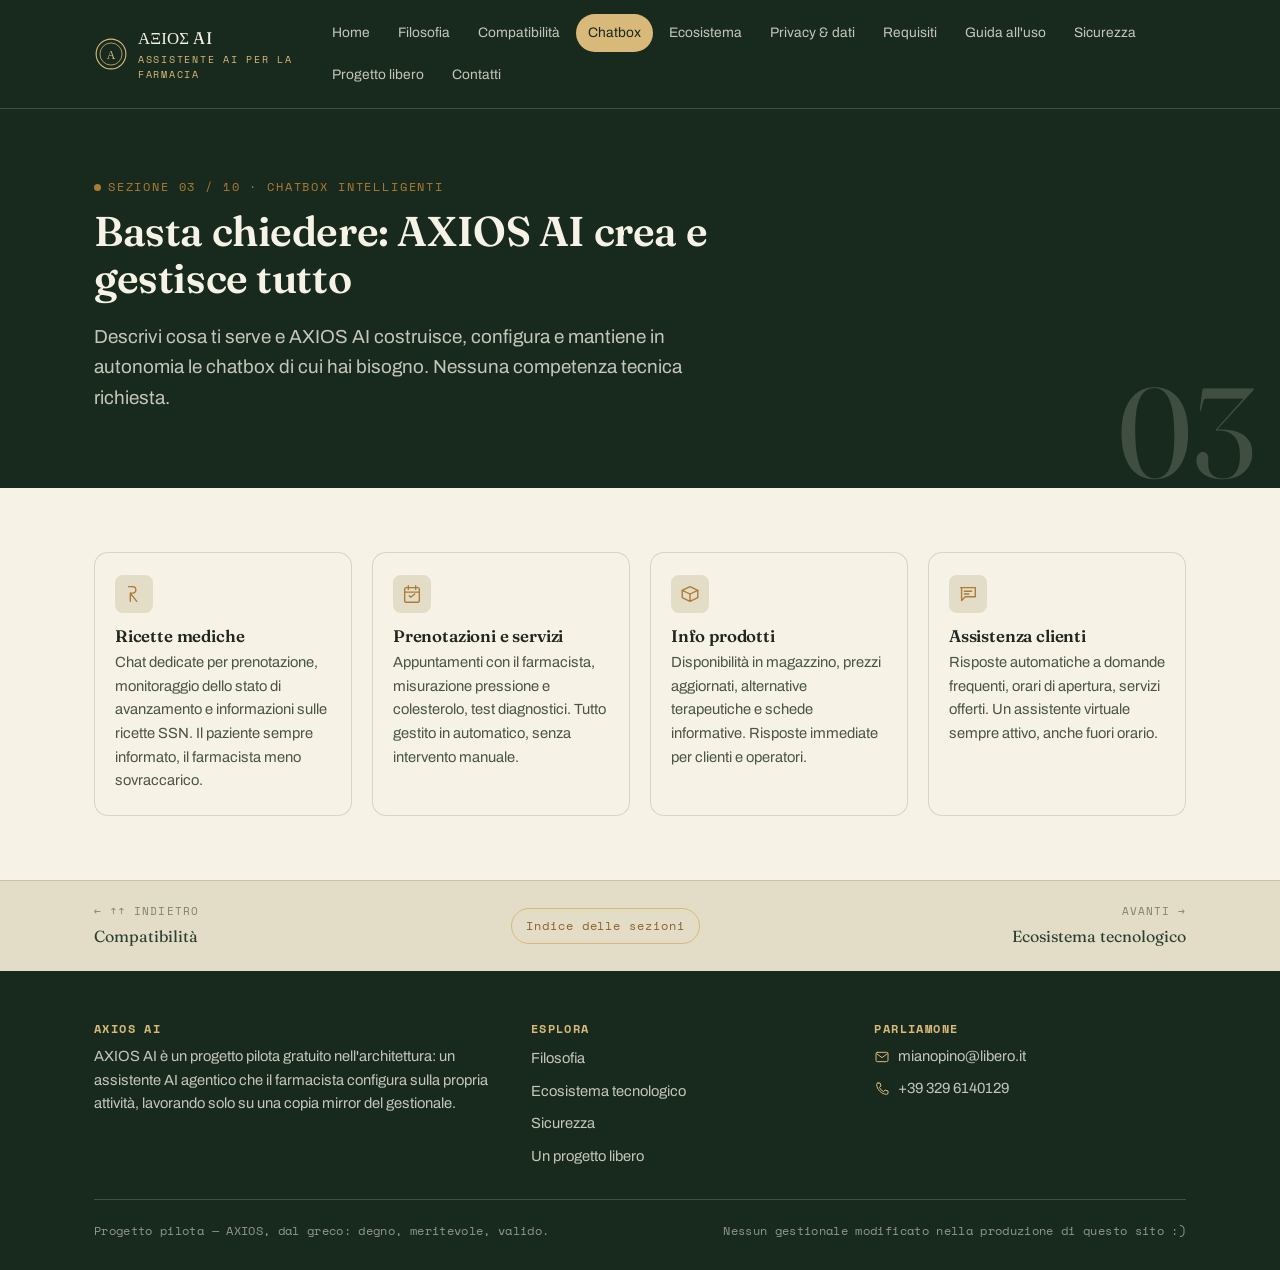
==== chatbox.html @ 62a38b1b "fix: favicon rinnovato + PNG/ICO per compatibilità Chrome" ====
<!doctype html>
<html lang="it">
<head>
<meta charset="utf-8">
<meta name="viewport" content="width=device-width, initial-scale=1">
<title>Chatbox intelligenti · AXIOS AI</title>
<meta name="description" content="Le chatbox che AXIOS AI costruisce e mantiene da solo: ricette, prenotazioni, prodotti, assistenza.">
<meta property="og:title" content="Chatbox intelligenti · AXIOS AI">
<meta property="og:description" content="Le chatbox che AXIOS AI costruisce e mantiene da solo: ricette, prenotazioni, prodotti, assistenza.">
<meta property="og:type" content="website">
<link rel="icon" type="image/svg+xml" href="assets/img/favicon.svg">
<link rel="icon" type="image/png" sizes="32x32" href="assets/img/favicon.png">
<link rel="shortcut icon" href="assets/img/favicon.ico" type="image/x-icon">
<link rel="preconnect" href="https://fonts.googleapis.com">
<link rel="preconnect" href="https://fonts.gstatic.com" crossorigin>
<link href="https://fonts.googleapis.com/css2?family=Fraunces:ital,opsz,wght@0,9..144,400;0,9..144,600;1,9..144,500&amp;family=Archivo:wght@400;500;600;700&amp;family=Space+Mono:wght@400;700&amp;display=swap" rel="stylesheet">
<link rel="stylesheet" href="assets/css/style.css">
</head>
<body>
  <header class="site-header">
    <div class="site-header__bar">
      <a class="brand" href="index.html">
        <svg class="brand__mark" viewBox="0 0 40 40" fill="none" stroke="currentColor" aria-hidden="true"><circle cx="20" cy="20" r="17.5" stroke-width="1.3"/><circle cx="20" cy="20" r="13" stroke-width="0.9"/><text x="20" y="25.5" text-anchor="middle" font-family="Georgia, serif" font-size="14" fill="currentColor" stroke="none">A</text></svg>
        <span class="brand__word">ΑΞΙΟΣ AI<small>Assistente AI per la Farmacia</small></span>
      </a>
      <button class="nav-toggle" aria-label="Apri il menu" aria-expanded="false">
        <svg viewBox="0 0 24 24" fill="none" stroke="currentColor" stroke-width="1.6" stroke-linecap="round"><path d="M4 7h16M4 12h16M4 17h16"/></svg>
      </button>
      <nav class="site-nav">
        <ul class="site-nav__list">
          <li><a href="index.html">Home</a></li>
          <li><a href="filosofia.html">Filosofia</a></li>
          <li><a href="compatibilita.html">Compatibilità</a></li>
          <li><a href="chatbox.html" aria-current="page">Chatbox</a></li>
          <li><a href="ecosistema.html">Ecosistema</a></li>
          <li><a href="privacy.html">Privacy & dati</a></li>
          <li><a href="requisiti.html">Requisiti</a></li>
          <li><a href="guida-uso.html">Guida all'uso</a></li>
          <li><a href="sicurezza.html">Sicurezza</a></li>
          <li><a href="progetto-libero.html">Progetto libero</a></li>
          <li><a href="contatti.html">Contatti</a></li>
        </ul>
      </nav>
    </div>
  </header>
  <section class="page-hero">
    <div class="container">
      <span class="page-hero__index">03</span>
      <p class="eyebrow on-dark">Sezione 03 / 10 · Chatbox intelligenti</p>
      <h1>Basta chiedere: AXIOS AI crea e gestisce tutto</h1>
      <p class="lead">Descrivi cosa ti serve e AXIOS AI costruisce, configura e mantiene in autonomia le chatbox di cui hai bisogno. Nessuna competenza tecnica richiesta.</p>
    </div>
  </section>
  <section class="section section--paper">
    <div class="container">
      <div class="feature-grid">
      <div class="feature reveal">
        <div class="feature__icon"><svg class="icon" viewBox="0 0 24 24" fill="none" stroke="currentColor" stroke-width="1.5" stroke-linecap="round" stroke-linejoin="round" aria-hidden="true"><path d="M6 4h4.5a3.5 3.5 0 0 1 0 7H8m0 0 7 9M8 11v9"/></svg></div>
        <h3>Ricette mediche</h3>
        <p>Chat dedicate per prenotazione, monitoraggio dello stato di avanzamento e informazioni sulle ricette SSN. Il paziente sempre informato, il farmacista meno sovraccarico.</p>
      </div>
      <div class="feature reveal">
        <div class="feature__icon"><svg class="icon" viewBox="0 0 24 24" fill="none" stroke="currentColor" stroke-width="1.5" stroke-linecap="round" stroke-linejoin="round" aria-hidden="true"><rect x="4" y="5" width="16" height="16" rx="2"/><path d="M4 10h16M8 3v4M16 3v4"/><path d="M9 14l1.6 1.6L15 12"/></svg></div>
        <h3>Prenotazioni e servizi</h3>
        <p>Appuntamenti con il farmacista, misurazione pressione e colesterolo, test diagnostici. Tutto gestito in automatico, senza intervento manuale.</p>
      </div>
      <div class="feature reveal">
        <div class="feature__icon"><svg class="icon" viewBox="0 0 24 24" fill="none" stroke="currentColor" stroke-width="1.5" stroke-linecap="round" stroke-linejoin="round" aria-hidden="true"><path d="M3.5 8 12 4l8.5 4-8.5 4-8.5-4Z"/><path d="M3.5 8v8L12 20l8.5-4V8M12 12v8"/></svg></div>
        <h3>Info prodotti</h3>
        <p>Disponibilità in magazzino, prezzi aggiornati, alternative terapeutiche e schede informative. Risposte immediate per clienti e operatori.</p>
      </div>
      <div class="feature reveal">
        <div class="feature__icon"><svg class="icon" viewBox="0 0 24 24" fill="none" stroke="currentColor" stroke-width="1.5" stroke-linecap="round" stroke-linejoin="round" aria-hidden="true"><path d="M4 5h16v10H9l-4 4V5Z"/><path d="M8 9h8M8 12h5"/></svg></div>
        <h3>Assistenza clienti</h3>
        <p>Risposte automatiche a domande frequenti, orari di apertura, servizi offerti. Un assistente virtuale sempre attivo, anche fuori orario.</p>
      </div>
      </div>
    </div>
  </section>
  <nav class="pager" aria-label="Naviga tra le sezioni">
    <div class="pager__inner">
      <a class="pager__link is-prev" href="compatibilita.html">
        <span class="pager__dir">&larr; &uarr;&uarr; Indietro</span>
        <span class="pager__title">Compatibilità</span>
      </a>
      <a class="pager__home" href="index.html#menu">Indice delle sezioni</a>
      <a class="pager__link is-next" href="ecosistema.html">
        <span class="pager__dir">Avanti &rarr;</span>
        <span class="pager__title">Ecosistema tecnologico</span>
      </a>
    </div>
  </nav>
  <footer class="site-footer">
    <div class="container">
      <div class="footer-grid">
        <div>
          <h4>AXIOS AI</h4>
          <p>AXIOS AI è un progetto pilota gratuito nell'architettura: un assistente AI agentico che il farmacista configura sulla propria attività, lavorando solo su una copia mirror del gestionale.</p>
        </div>
        <div>
          <h4>Esplora</h4>
          <ul class="footer-links">
            <li><a href="filosofia.html">Filosofia</a></li>
            <li><a href="ecosistema.html">Ecosistema tecnologico</a></li>
            <li><a href="sicurezza.html">Sicurezza</a></li>
            <li><a href="progetto-libero.html">Un progetto libero</a></li>
          </ul>
        </div>
        <div>
          <h4>Parliamone</h4>
          <div class="footer-contact">
            <a href="mailto:mianopino@libero.it"><svg class="icon" viewBox="0 0 24 24" fill="none" stroke="currentColor" stroke-width="1.5" stroke-linecap="round" stroke-linejoin="round" aria-hidden="true"><rect x="3" y="5" width="18" height="14" rx="2"/><path d="m4 7 8 6 8-6"/></svg> mianopino@libero.it</a>
            <a href="https://wa.me/393296140129"><svg class="icon" viewBox="0 0 24 24" fill="none" stroke="currentColor" stroke-width="1.5" stroke-linecap="round" stroke-linejoin="round" aria-hidden="true"><path d="M6 3h3l1.5 4.5L8 9.5a12 12 0 0 0 6.5 6.5l2-2.5L21 15v3a2 2 0 0 1-2 2C11.5 20 4 12.5 4 5a2 2 0 0 1 2-2Z"/></svg> +39 329 6140129</a>
          </div>
        </div>
      </div>
      <div class="footer-bottom">
        <span>Progetto pilota — AXIOS, dal greco: degno, meritevole, valido.</span>
        <span>Nessun gestionale modificato nella produzione di questo sito :)</span>
      </div>
    </div>
  </footer>
  <script src="assets/js/main.js"></script>
</body>
</html>
---- assets/css/style.css ----
/* ====================================================================
   AXIOS AI — design system
   Palette "farmacia d'autore": carta calda + verde boscoso da vetro
   da farmacia antica + ottone/ambra come accento. Serif di carattere
   per i titoli (eredità), sans utilitaria per il corpo (tecnologia),
   monospace per le etichette (l'agent / il lato "macchina").
   ==================================================================== */

:root {
  --color-bg: #eee8da;
  --color-bg-soft: #e3dcc6;
  --color-paper: #f6f2e6;
  --color-ink: #20271f;
  --color-ink-soft: #4a5641;
  --color-ink-faint: #7c8571;
  --color-brand: #28402f;
  --color-brand-deep: #182a1d;
  --color-brand-mid: #3f614a;
  --color-accent: #ad7c34;
  --color-accent-deep: #8a6228;
  --color-accent-soft: #d9b97a;
  --color-line: rgba(32, 39, 31, 0.14);
  --color-line-deep: rgba(246, 242, 230, 0.18);

  --font-display: "Fraunces", Georgia, serif;
  --font-body: "Archivo", "Helvetica Neue", Arial, sans-serif;
  --font-mono: "Space Mono", "Courier New", monospace;

  --container: 1140px;
  --radius-s: 8px;
  --radius-m: 14px;
  --radius-l: 26px;
  --shadow-card: 0 18px 40px -22px rgba(24, 32, 22, 0.35);
}

* { box-sizing: border-box; }

html { scroll-behavior: smooth; }

body {
  margin: 0;
  background: var(--color-bg);
  color: var(--color-ink);
  font-family: var(--font-body);
  font-size: 16px;
  line-height: 1.6;
  -webkit-font-smoothing: antialiased;
}

img, svg { display: block; max-width: 100%; }

a { color: inherit; text-decoration: none; }

h1, h2, h3, h4 {
  font-family: var(--font-display);
  font-weight: 600;
  line-height: 1.12;
  margin: 0 0 0.5em;
  letter-spacing: -0.01em;
}

p { margin: 0 0 1em; color: var(--color-ink-soft); }

.container {
  width: 100%;
  max-width: var(--container);
  margin: 0 auto;
  padding: 0 24px;
}

.eyebrow {
  display: inline-flex;
  align-items: center;
  gap: 0.6em;
  font-family: var(--font-mono);
  font-size: 0.72rem;
  letter-spacing: 0.16em;
  text-transform: uppercase;
  color: var(--color-accent);
}
.eyebrow::before {
  content: "";
  width: 7px;
  height: 7px;
  border-radius: 50%;
  background: var(--color-accent);
  flex: none;
}
.on-dark .eyebrow,
.on-dark .eyebrow::before { color: var(--color-accent-soft); background: var(--color-accent-soft); }

.lead {
  font-size: 1.18rem;
  color: var(--color-ink-soft);
  max-width: 640px;
}

.btn {
  display: inline-flex;
  align-items: center;
  gap: 0.6em;
  font-family: var(--font-body);
  font-weight: 600;
  font-size: 0.95rem;
  padding: 0.85em 1.5em;
  border-radius: 999px;
  border: 1.5px solid transparent;
  cursor: pointer;
  transition: transform 0.18s ease, box-shadow 0.18s ease, background 0.18s ease, color 0.18s ease, border-color .18s ease;
}
.btn-accent { background: var(--color-accent); color: var(--color-paper); }
.btn-accent:hover { background: var(--color-accent-deep); transform: translateY(-1px); }
.btn-outline { border-color: var(--color-line-deep); color: var(--color-paper); }
.btn-outline:hover { border-color: var(--color-accent-soft); color: var(--color-accent-soft); }
.btn-outline-dark { border-color: var(--color-line); color: var(--color-ink); }
.btn-outline-dark:hover { border-color: var(--color-brand); color: var(--color-brand); }

/* ---------------------------------------------------------------- */
/* Header / navigazione                                             */
/* ---------------------------------------------------------------- */

.site-header {
  position: sticky;
  top: 0;
  z-index: 50;
  background: var(--color-brand-deep);
  border-bottom: 1px solid var(--color-line-deep);
}

.site-header__bar {
  display: flex;
  align-items: center;
  justify-content: space-between;
  padding: 14px 24px;
  max-width: var(--container);
  margin: 0 auto;
}

.brand {
  display: flex;
  align-items: center;
  gap: 10px;
  color: var(--color-paper);
}
.brand__mark { width: 34px; height: 34px; color: var(--color-accent-soft); flex: none; }
.brand__word {
  font-family: var(--font-display);
  font-size: 1.05rem;
  letter-spacing: 0.01em;
}
.brand__word small {
  display: block;
  font-family: var(--font-mono);
  font-size: 0.6rem;
  letter-spacing: 0.18em;
  color: var(--color-accent-soft);
  text-transform: uppercase;
}

.nav-toggle {
  display: none;
  background: none;
  border: 1px solid var(--color-line-deep);
  border-radius: var(--radius-s);
  color: var(--color-paper);
  width: 42px;
  height: 38px;
  align-items: center;
  justify-content: center;
  cursor: pointer;
}
.nav-toggle svg { width: 20px; height: 20px; }

.site-nav { display: flex; }
.site-nav__list {
  display: flex;
  flex-wrap: wrap;
  gap: 4px;
  list-style: none;
  margin: 0;
  padding: 0;
}
.site-nav__list a {
  display: block;
  padding: 8px 12px;
  border-radius: 999px;
  font-size: 0.86rem;
  color: rgba(246, 242, 230, 0.78);
  transition: background 0.15s ease, color 0.15s ease;
}
.site-nav__list a:hover { color: var(--color-paper); background: rgba(246, 242, 230, 0.08); }
.site-nav__list a[aria-current="page"] {
  color: var(--color-brand-deep);
  background: var(--color-accent-soft);
}

@media (max-width: 880px) {
  .nav-toggle { display: flex; }
  .site-nav {
    display: none;
    position: absolute;
    top: 100%;
    left: 0;
    right: 0;
    background: var(--color-brand-deep);
    border-bottom: 1px solid var(--color-line-deep);
    padding: 10px 18px 18px;
  }
  .site-nav.is-open { display: block; }
  .site-nav__list { flex-direction: column; gap: 2px; }
  .site-nav__list a { padding: 12px 14px; }
}

/* ---------------------------------------------------------------- */
/* Hero — home                                                      */
/* ---------------------------------------------------------------- */

.hero {
  position: relative;
  color: var(--color-paper);
  overflow: hidden;
  background-image:
    linear-gradient(180deg,
      rgba(13, 20, 15, 0.18) 0%,
      rgba(13, 20, 15, 0.32) 42%,
      rgba(13, 20, 15, 0.86) 76%,
      rgba(13, 20, 15, 0.97) 100%),
    url("../img/hero-cover.jpg");
  background-size: cover;
  background-position: center top;
  background-repeat: no-repeat;
  min-height: clamp(480px, 78vw, 680px);
  display: flex;
  align-items: flex-end;
  padding: 64px 0 56px;
}

.hero__seal {
  position: absolute;
  top: -120px;
  right: -160px;
  width: 620px;
  height: 620px;
  color: var(--color-paper);
  opacity: 0.06;
  pointer-events: none;
}
.hero__dot {
  position: absolute;
  border-radius: 50%;
  background: var(--color-accent-soft);
  opacity: 0.55;
}

.hero__inner {
  position: relative;
  max-width: 720px;
  width: 100%;
}

.hero h1 {
  font-size: clamp(2.1rem, 4.6vw, 3.1rem);
  margin: 0.4em 0 0.5em;
}
.hero h1 em {
  font-style: italic;
  color: var(--color-accent-soft);
}

.hero__cta { display: flex; gap: 14px; flex-wrap: wrap; margin-top: 1.6em; }

@media (max-width: 600px) {
  .hero { align-items: flex-end; padding-bottom: 40px; }
}

/* ---------------------------------------------------------------- */
/* Page hero — pagine interne                                       */
/* ---------------------------------------------------------------- */

.page-hero {
  background: var(--color-brand-deep);
  color: var(--color-paper);
  padding: 64px 0 56px;
  position: relative;
  overflow: hidden;
}
.page-hero__index {
  position: absolute;
  right: 24px;
  bottom: -8px;
  font-family: var(--font-display);
  font-size: clamp(4rem, 12vw, 8rem);
  color: var(--color-line-deep);
  line-height: 1;
  pointer-events: none;
}
.page-hero h1 { font-size: clamp(1.9rem, 4vw, 2.6rem); max-width: 720px; }
.page-hero .lead { color: rgba(246, 242, 230, 0.78); }

/* ---------------------------------------------------------------- */
/* Sezioni generiche                                                 */
/* ---------------------------------------------------------------- */

.section { padding: 64px 0; }
.section--soft { background: var(--color-bg-soft); }
.section--paper { background: var(--color-paper); }
.section-head { max-width: 680px; margin-bottom: 2.2em; }

.reveal { opacity: 0; transform: translateY(14px); transition: opacity .55s ease, transform .55s ease; }
.reveal.is-visible { opacity: 1; transform: none; }
@media (prefers-reduced-motion: reduce) {
  html { scroll-behavior: auto; }
  .reveal { opacity: 1; transform: none; transition: none; }
}

/* ---------------------------------------------------------------- */
/* Card del menu (home)                                              */
/* ---------------------------------------------------------------- */

.menu-grid {
  display: grid;
  grid-template-columns: repeat(auto-fit, minmax(250px, 1fr));
  gap: 18px;
}

.menu-card {
  background: var(--color-paper);
  border: 1px solid var(--color-line);
  border-radius: var(--radius-m);
  padding: 24px 22px 22px;
  display: flex;
  flex-direction: column;
  gap: 10px;
  transition: transform 0.2s ease, box-shadow 0.2s ease, border-color 0.2s ease;
}
.menu-card:hover {
  transform: translateY(-4px);
  box-shadow: var(--shadow-card);
  border-color: var(--color-accent-soft);
}
.menu-card__top { display: flex; align-items: center; justify-content: space-between; }
.menu-card__num { font-family: var(--font-mono); font-size: 0.75rem; color: var(--color-ink-faint); }
.menu-card__icon { width: 30px; height: 30px; color: var(--color-accent); }
.menu-card h3 { font-size: 1.2rem; margin: 0; }
.menu-card p { margin: 0; font-size: 0.92rem; }
.menu-card__go {
  margin-top: auto;
  font-family: var(--font-mono);
  font-size: 0.74rem;
  letter-spacing: 0.06em;
  color: var(--color-accent-deep);
  display: inline-flex;
  align-items: center;
  gap: 6px;
}
.menu-card__go svg { width: 14px; height: 14px; transition: transform .18s ease; }
.menu-card:hover .menu-card__go svg { transform: translateX(3px); }

/* ---------------------------------------------------------------- */
/* Feature blocks (icona + titolo + testo)                          */
/* ---------------------------------------------------------------- */

.feature-grid {
  display: grid;
  grid-template-columns: repeat(auto-fit, minmax(230px, 1fr));
  gap: 20px;
}
.feature {
  background: var(--color-paper);
  border: 1px solid var(--color-line);
  border-radius: var(--radius-m);
  padding: 22px 20px;
}
.feature__icon {
  width: 38px;
  height: 38px;
  color: var(--color-accent);
  background: var(--color-bg-soft);
  border-radius: var(--radius-s);
  padding: 8px;
  margin-bottom: 14px;
}
.feature h3 { font-size: 1.05rem; margin-bottom: 0.35em; }
.feature p { font-size: 0.92rem; margin: 0; }

/* ---------------------------------------------------------------- */
/* Duo card (confronto a due colonne)                                */
/* ---------------------------------------------------------------- */

.duo-grid {
  display: grid;
  grid-template-columns: repeat(auto-fit, minmax(280px, 1fr));
  gap: 20px;
}
.duo-card {
  border-radius: var(--radius-m);
  padding: 28px 26px;
  border: 1px solid var(--color-line);
  background: var(--color-paper);
}
.duo-card--brand {
  background: var(--color-brand);
  color: var(--color-paper);
  border-color: var(--color-brand);
}
.duo-card--brand p { color: rgba(246, 242, 230, 0.82); }
.duo-card--brand .duo-card__icon { color: var(--color-accent-soft); }
.duo-card__icon { width: 34px; height: 34px; color: var(--color-accent); margin-bottom: 12px; }
.duo-card h3 { font-size: 1.25rem; }
.duo-card ul { margin: 0; padding: 0; list-style: none; }
.duo-card li {
  padding: 9px 0;
  border-top: 1px solid var(--color-line);
  font-size: 0.93rem;
  display: flex;
  gap: 8px;
}
.duo-card--brand li { border-top-color: var(--color-line-deep); }
.duo-card li:first-of-type { border-top: none; padding-top: 0; }
.duo-card li b { color: var(--color-ink); font-weight: 600; }
.duo-card--brand li b { color: var(--color-paper); }
.duo-card__badge {
  display: inline-block;
  font-family: var(--font-mono);
  font-size: 0.7rem;
  letter-spacing: 0.08em;
  text-transform: uppercase;
  padding: 4px 10px;
  border-radius: 999px;
  background: var(--color-accent-soft);
  color: var(--color-brand-deep);
  margin-top: 16px;
}

/* ---------------------------------------------------------------- */
/* Liste numerate / step                                            */
/* ---------------------------------------------------------------- */

.step-list { display: flex; flex-direction: column; gap: 16px; }
.step {
  display: grid;
  grid-template-columns: 56px 1fr;
  gap: 18px;
  align-items: start;
  padding: 18px 0;
  border-top: 1px solid var(--color-line);
}
.step:first-child { border-top: none; padding-top: 0; }
.step__num {
  font-family: var(--font-mono);
  font-size: 0.85rem;
  color: var(--color-accent);
  padding-top: 4px;
}
.step h3 { font-size: 1.08rem; margin-bottom: 0.3em; }
.step p { margin: 0; }

/* ---------------------------------------------------------------- */
/* Callout                                                          */
/* ---------------------------------------------------------------- */

.callout {
  border-radius: var(--radius-m);
  border: 1px dashed var(--color-accent-soft);
  background: var(--color-bg-soft);
  padding: 22px 24px;
  font-size: 0.95rem;
}
.callout strong { color: var(--color-brand); }

/* ---------------------------------------------------------------- */
/* Pager (prev / menu / next)                                       */
/* ---------------------------------------------------------------- */

.pager {
  border-top: 1px solid var(--color-line);
  background: var(--color-bg-soft);
}
.pager__inner {
  display: flex;
  align-items: center;
  justify-content: space-between;
  gap: 14px;
  padding: 22px 24px;
  max-width: var(--container);
  margin: 0 auto;
}
.pager__link {
  display: flex;
  flex-direction: column;
  gap: 4px;
  max-width: 38%;
}
.pager__link.is-next { text-align: right; align-items: flex-end; }
.pager__dir {
  font-family: var(--font-mono);
  font-size: 0.66rem;
  letter-spacing: 0.1em;
  text-transform: uppercase;
  color: var(--color-ink-faint);
}
.pager__title { font-family: var(--font-display); font-size: 1rem; color: var(--color-brand); }
.pager__home {
  font-family: var(--font-mono);
  font-size: 0.72rem;
  letter-spacing: 0.08em;
  color: var(--color-accent-deep);
  border: 1px solid var(--color-accent-soft);
  border-radius: 999px;
  padding: 8px 14px;
  flex: none;
}
@media (max-width: 600px) {
  .pager__inner { flex-wrap: wrap; }
  .pager__link { max-width: 100%; }
  .pager__home { order: -1; width: 100%; text-align: center; }
}

/* ---------------------------------------------------------------- */
/* Footer                                                            */
/* ---------------------------------------------------------------- */

.site-footer {
  background: var(--color-brand-deep);
  color: rgba(246, 242, 230, 0.78);
  padding: 52px 0 30px;
}
.footer-grid {
  display: grid;
  grid-template-columns: 1.3fr 1fr 1fr;
  gap: 32px;
  padding-bottom: 30px;
  border-bottom: 1px solid var(--color-line-deep);
}
@media (max-width: 760px) { .footer-grid { grid-template-columns: 1fr; gap: 26px; } }
.footer-grid h4 {
  font-family: var(--font-mono);
  font-size: 0.72rem;
  letter-spacing: 0.12em;
  text-transform: uppercase;
  color: var(--color-accent-soft);
  margin-bottom: 0.8em;
}
.footer-grid p, .footer-grid a { color: rgba(246, 242, 230, 0.78); font-size: 0.92rem; }
.footer-grid a:hover { color: var(--color-paper); }
.footer-contact { display: flex; flex-direction: column; gap: 8px; }
.footer-contact a { display: inline-flex; gap: 8px; align-items: center; }
.footer-contact svg { width: 16px; height: 16px; color: var(--color-accent-soft); flex: none; }
.footer-links { list-style: none; margin: 0; padding: 0; display: flex; flex-direction: column; gap: 7px; }
.footer-bottom {
  display: flex;
  justify-content: space-between;
  flex-wrap: wrap;
  gap: 10px;
  padding-top: 22px;
  font-family: var(--font-mono);
  font-size: 0.72rem;
  letter-spacing: 0.03em;
  color: rgba(246, 242, 230, 0.55);
}

/* ---------------------------------------------------------------- */
/* Utility                                                           */
/* ---------------------------------------------------------------- */

.icon { width: 22px; height: 22px; }
.text-center { text-align: center; }
.mt-0 { margin-top: 0; }
.stack { display: flex; flex-direction: column; gap: 1.1em; }
:focus-visible { outline: 2.5px solid var(--color-accent); outline-offset: 2px; }
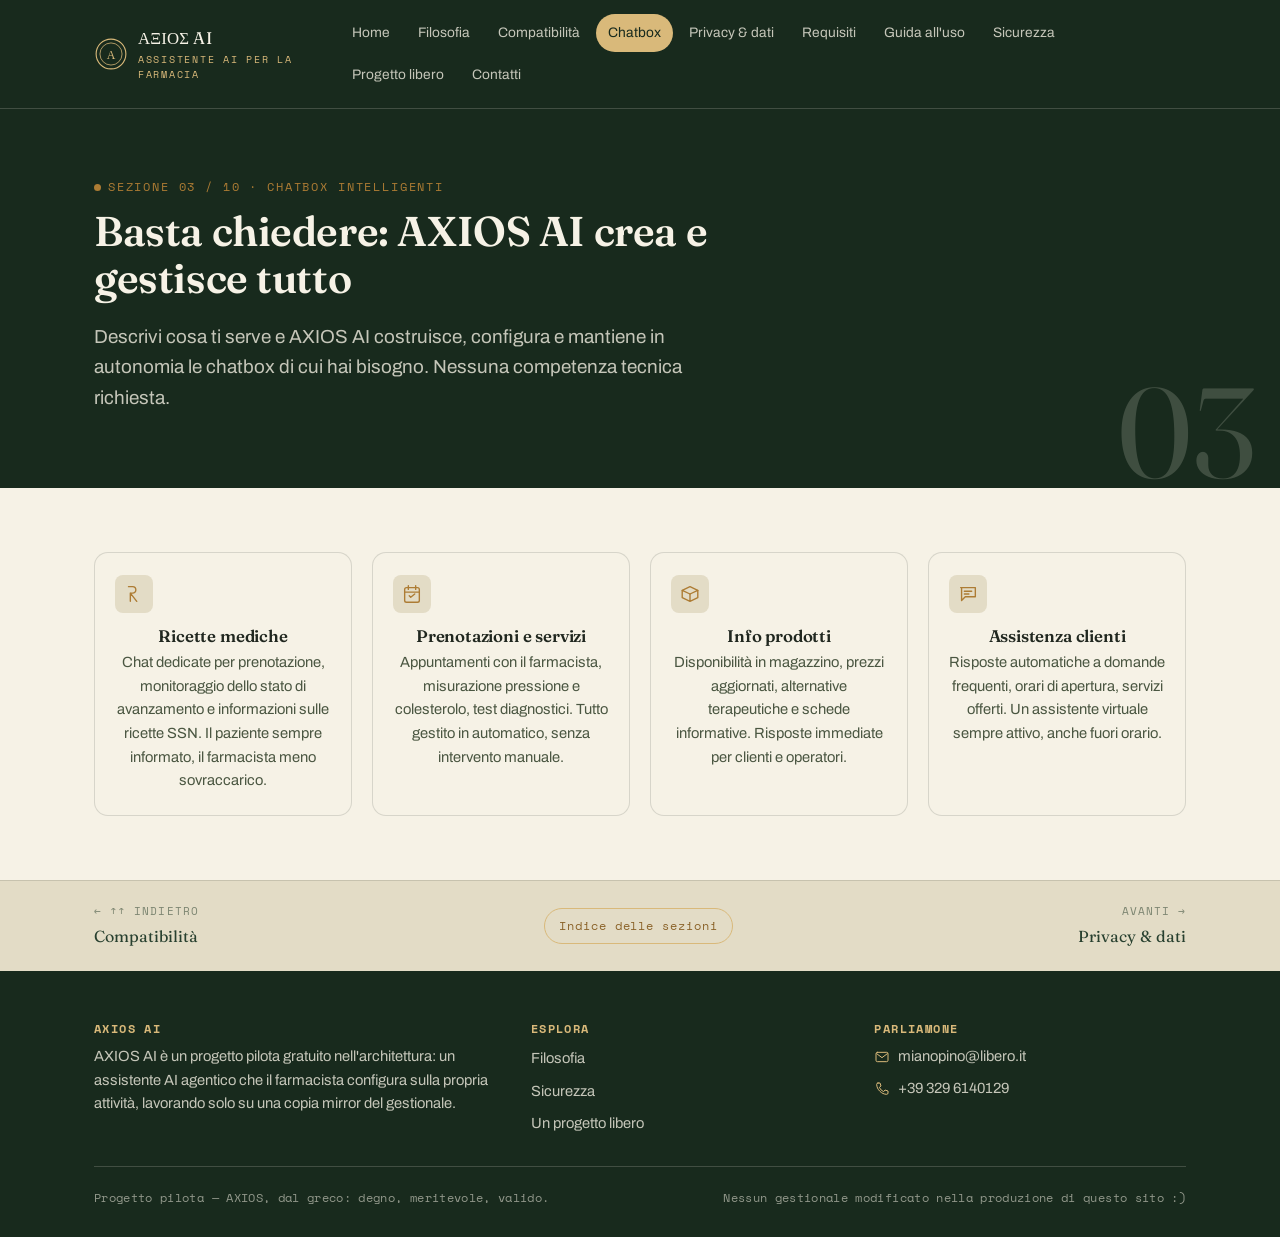
==== commit 08d44659: "sito: hero index riscritto, ecosistema rimosso, testi centrati, privacy aggiornata" ====
--- a/chatbox.html
+++ b/chatbox.html
@@ -8,9 +8,8 @@
 <meta property="og:title" content="Chatbox intelligenti · AXIOS AI">
 <meta property="og:description" content="Le chatbox che AXIOS AI costruisce e mantiene da solo: ricette, prenotazioni, prodotti, assistenza.">
 <meta property="og:type" content="website">
-<link rel="icon" type="image/svg+xml" href="assets/img/favicon.svg">
-<link rel="icon" type="image/png" sizes="32x32" href="assets/img/favicon.png">
-<link rel="shortcut icon" href="assets/img/favicon.ico" type="image/x-icon">
+<link rel="icon" type="image/png" sizes="32x32" href="[data-uri]">
+
 <link rel="preconnect" href="https://fonts.googleapis.com">
 <link rel="preconnect" href="https://fonts.gstatic.com" crossorigin>
 <link href="https://fonts.googleapis.com/css2?family=Fraunces:ital,opsz,wght@0,9..144,400;0,9..144,600;1,9..144,500&amp;family=Archivo:wght@400;500;600;700&amp;family=Space+Mono:wght@400;700&amp;display=swap" rel="stylesheet">
@@ -32,7 +31,6 @@
           <li><a href="filosofia.html">Filosofia</a></li>
           <li><a href="compatibilita.html">Compatibilità</a></li>
           <li><a href="chatbox.html" aria-current="page">Chatbox</a></li>
-          <li><a href="ecosistema.html">Ecosistema</a></li>
           <li><a href="privacy.html">Privacy & dati</a></li>
           <li><a href="requisiti.html">Requisiti</a></li>
           <li><a href="guida-uso.html">Guida all'uso</a></li>
@@ -84,9 +82,9 @@
         <span class="pager__title">Compatibilità</span>
       </a>
       <a class="pager__home" href="index.html#menu">Indice delle sezioni</a>
-      <a class="pager__link is-next" href="ecosistema.html">
+      <a class="pager__link is-next" href="privacy.html">
         <span class="pager__dir">Avanti &rarr;</span>
-        <span class="pager__title">Ecosistema tecnologico</span>
+        <span class="pager__title">Privacy & dati</span>
       </a>
     </div>
   </nav>
@@ -101,7 +99,6 @@
           <h4>Esplora</h4>
           <ul class="footer-links">
             <li><a href="filosofia.html">Filosofia</a></li>
-            <li><a href="ecosistema.html">Ecosistema tecnologico</a></li>
             <li><a href="sicurezza.html">Sicurezza</a></li>
             <li><a href="progetto-libero.html">Un progetto libero</a></li>
           </ul>
--- a/assets/css/style.css
+++ b/assets/css/style.css
@@ -221,18 +221,24 @@
   overflow: hidden;
   background-image:
     linear-gradient(180deg,
-      rgba(13, 20, 15, 0.18) 0%,
-      rgba(13, 20, 15, 0.32) 42%,
-      rgba(13, 20, 15, 0.86) 76%,
-      rgba(13, 20, 15, 0.97) 100%),
+      rgba(13, 20, 15, 0.40) 0%,
+      rgba(13, 20, 15, 0.55) 30%,
+      rgba(13, 20, 15, 0.68) 50%,
+      rgba(13, 20, 15, 0.82) 70%,
+      rgba(13, 20, 15, 0.93) 100%),
     url("../img/hero-cover.jpg");
   background-size: cover;
   background-position: center top;
   background-repeat: no-repeat;
   min-height: clamp(480px, 78vw, 680px);
   display: flex;
-  align-items: flex-end;
-  padding: 64px 0 56px;
+  align-items: center;
+  justify-content: center;
+  text-align: center;
+  padding: 220px 0 40px;
+}
+@media (max-width: 600px) {
+  .hero { padding: 280px 0 40px; }
 }
 
 .hero__seal {
@@ -256,11 +262,17 @@
   position: relative;
   max-width: 720px;
   width: 100%;
+  margin: 0 auto;
 }
 
 .hero h1 {
   font-size: clamp(2.1rem, 4.6vw, 3.1rem);
   margin: 0.4em 0 0.5em;
+  text-align: center;
+}
+.hero__inner p,
+.hero__inner .lead {
+  text-align: center;
 }
 .hero h1 em {
   font-style: italic;
@@ -269,9 +281,7 @@
 
 .hero__cta { display: flex; gap: 14px; flex-wrap: wrap; margin-top: 1.6em; }
 
-@media (max-width: 600px) {
-  .hero { align-items: flex-end; padding-bottom: 40px; }
-}
+
 
 /* ---------------------------------------------------------------- */
 /* Page hero — pagine interne                                       */
@@ -304,6 +314,13 @@
 .section { padding: 64px 0; }
 .section--soft { background: var(--color-bg-soft); }
 .section--paper { background: var(--color-paper); }
+.section--paper .container p,
+.section--paper .container h1,
+.section--paper .container h2,
+.section--paper .container h3,
+.section--paper .container .lead,
+.section--paper .container .callout { text-align: center; }
+.section--paper .container .callout { max-width: 640px; margin-left: auto; margin-right: auto; }
 .section-head { max-width: 680px; margin-bottom: 2.2em; }
 
 .reveal { opacity: 0; transform: translateY(14px); transition: opacity .55s ease, transform .55s ease; }
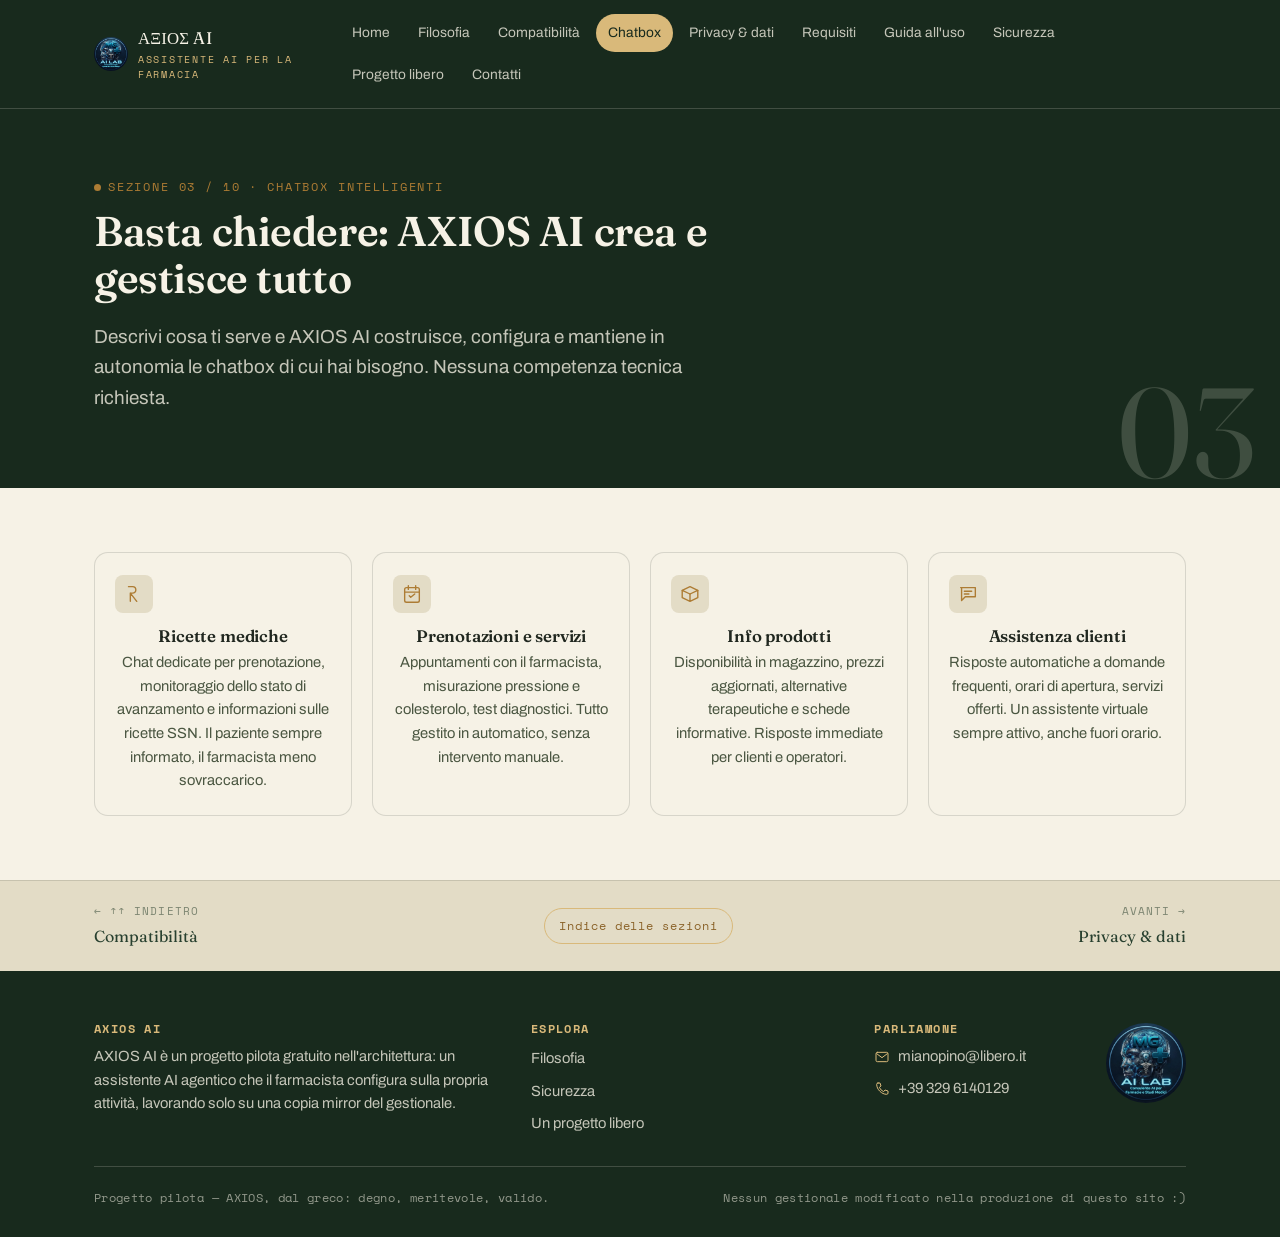
==== commit 63a3d66a: "footer: logo circolare in footer e header, favicon aggiornata" ====
--- a/chatbox.html
+++ b/chatbox.html
@@ -8,7 +8,7 @@
 <meta property="og:title" content="Chatbox intelligenti · AXIOS AI">
 <meta property="og:description" content="Le chatbox che AXIOS AI costruisce e mantiene da solo: ricette, prenotazioni, prodotti, assistenza.">
 <meta property="og:type" content="website">
-<link rel="icon" type="image/png" sizes="32x32" href="[data-uri]">
+<link rel="icon" type="image/png" sizes="32x32" href="assets/img/favicon.png">
 
 <link rel="preconnect" href="https://fonts.googleapis.com">
 <link rel="preconnect" href="https://fonts.gstatic.com" crossorigin>
@@ -19,7 +19,7 @@
   <header class="site-header">
     <div class="site-header__bar">
       <a class="brand" href="index.html">
-        <svg class="brand__mark" viewBox="0 0 40 40" fill="none" stroke="currentColor" aria-hidden="true"><circle cx="20" cy="20" r="17.5" stroke-width="1.3"/><circle cx="20" cy="20" r="13" stroke-width="0.9"/><text x="20" y="25.5" text-anchor="middle" font-family="Georgia, serif" font-size="14" fill="currentColor" stroke="none">A</text></svg>
+        <img class="brand__logo" src="assets/img/logo.jpg" alt="AXIOS AI">
         <span class="brand__word">ΑΞΙΟΣ AI<small>Assistente AI per la Farmacia</small></span>
       </a>
       <button class="nav-toggle" aria-label="Apri il menu" aria-expanded="false">
@@ -103,12 +103,15 @@
             <li><a href="progetto-libero.html">Un progetto libero</a></li>
           </ul>
         </div>
-        <div>
-          <h4>Parliamone</h4>
-          <div class="footer-contact">
-            <a href="mailto:mianopino@libero.it"><svg class="icon" viewBox="0 0 24 24" fill="none" stroke="currentColor" stroke-width="1.5" stroke-linecap="round" stroke-linejoin="round" aria-hidden="true"><rect x="3" y="5" width="18" height="14" rx="2"/><path d="m4 7 8 6 8-6"/></svg> mianopino@libero.it</a>
-            <a href="https://wa.me/393296140129"><svg class="icon" viewBox="0 0 24 24" fill="none" stroke="currentColor" stroke-width="1.5" stroke-linecap="round" stroke-linejoin="round" aria-hidden="true"><path d="M6 3h3l1.5 4.5L8 9.5a12 12 0 0 0 6.5 6.5l2-2.5L21 15v3a2 2 0 0 1-2 2C11.5 20 4 12.5 4 5a2 2 0 0 1 2-2Z"/></svg> +39 329 6140129</a>
+        <div class="footer-parliamone">
+          <div class="footer-parliamone__content">
+            <h4>Parliamone</h4>
+            <div class="footer-contact">
+              <a href="mailto:mianopino@libero.it"><svg class="icon" viewBox="0 0 24 24" fill="none" stroke="currentColor" stroke-width="1.5" stroke-linecap="round" stroke-linejoin="round" aria-hidden="true"><rect x="3" y="5" width="18" height="14" rx="2"/><path d="m4 7 8 6 8-6"/></svg> mianopino@libero.it</a>
+              <a href="https://wa.me/393296140129"><svg class="icon" viewBox="0 0 24 24" fill="none" stroke="currentColor" stroke-width="1.5" stroke-linecap="round" stroke-linejoin="round" aria-hidden="true"><path d="M6 3h3l1.5 4.5L8 9.5a12 12 0 0 0 6.5 6.5l2-2.5L21 15v3a2 2 0 0 1-2 2C11.5 20 4 12.5 4 5a2 2 0 0 1 2-2Z"/></svg> +39 329 6140129</a>
+            </div>
           </div>
+          <img class="footer-logo" src="assets/img/logo.jpg" alt="AXIOS AI">
         </div>
       </div>
       <div class="footer-bottom">
--- a/assets/css/style.css
+++ b/assets/css/style.css
@@ -142,7 +142,8 @@
   gap: 10px;
   color: var(--color-paper);
 }
-.brand__mark { width: 34px; height: 34px; color: var(--color-accent-soft); flex: none; }
+.brand__mark, .brand__logo { width: 34px; height: 34px; flex: none; }
+.brand__logo { border-radius: 50%; object-fit: cover; }
 .brand__word {
   font-family: var(--font-display);
   font-size: 1.05rem;
@@ -576,6 +577,25 @@
   color: rgba(246, 242, 230, 0.55);
 }
 
+.footer-logo {
+  width: 80px;
+  height: 80px;
+  border-radius: 50%;
+  object-fit: cover;
+  flex: none;
+  opacity: 0.9;
+  transition: opacity .3s;
+}
+.footer-logo:hover { opacity: 1; }
+.footer-parliamone {
+  display: flex;
+  gap: 24px;
+  align-items: flex-start;
+}
+.footer-parliamone__content {
+  flex: 1;
+}
+
 /* ---------------------------------------------------------------- */
 /* Utility                                                           */
 /* ---------------------------------------------------------------- */
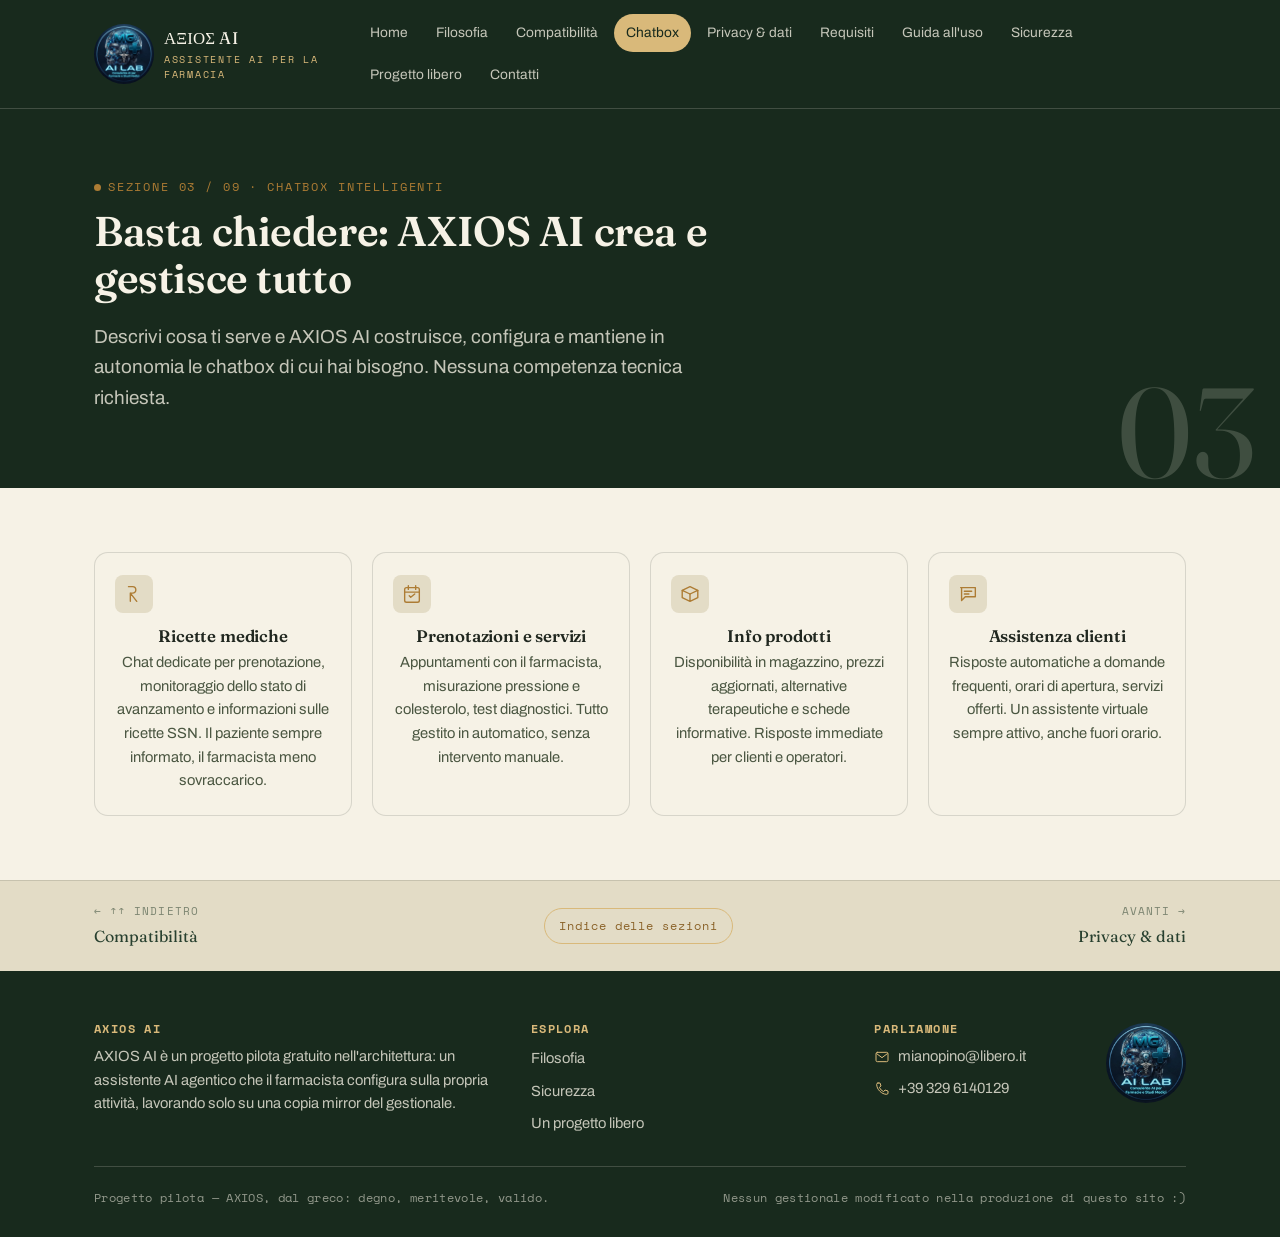
==== commit 6517153d: "fix: riordinata numerazione sezioni (01-09), rimosso /10 residuo" ====
--- a/chatbox.html
+++ b/chatbox.html
@@ -44,7 +44,7 @@
   <section class="page-hero">
     <div class="container">
       <span class="page-hero__index">03</span>
-      <p class="eyebrow on-dark">Sezione 03 / 10 · Chatbox intelligenti</p>
+      <p class="eyebrow on-dark">Sezione 03 / 09 · Chatbox intelligenti</p>
       <h1>Basta chiedere: AXIOS AI crea e gestisce tutto</h1>
       <p class="lead">Descrivi cosa ti serve e AXIOS AI costruisce, configura e mantiene in autonomia le chatbox di cui hai bisogno. Nessuna competenza tecnica richiesta.</p>
     </div>
--- a/assets/css/style.css
+++ b/assets/css/style.css
@@ -142,8 +142,8 @@
   gap: 10px;
   color: var(--color-paper);
 }
-.brand__mark, .brand__logo { width: 34px; height: 34px; flex: none; }
-.brand__logo { border-radius: 50%; object-fit: cover; }
+.brand__mark { width: 34px; height: 34px; flex: none; }
+.brand__logo { width: 60px; height: 60px; flex: none; border-radius: 50%; object-fit: cover; }
 .brand__word {
   font-family: var(--font-display);
   font-size: 1.05rem;
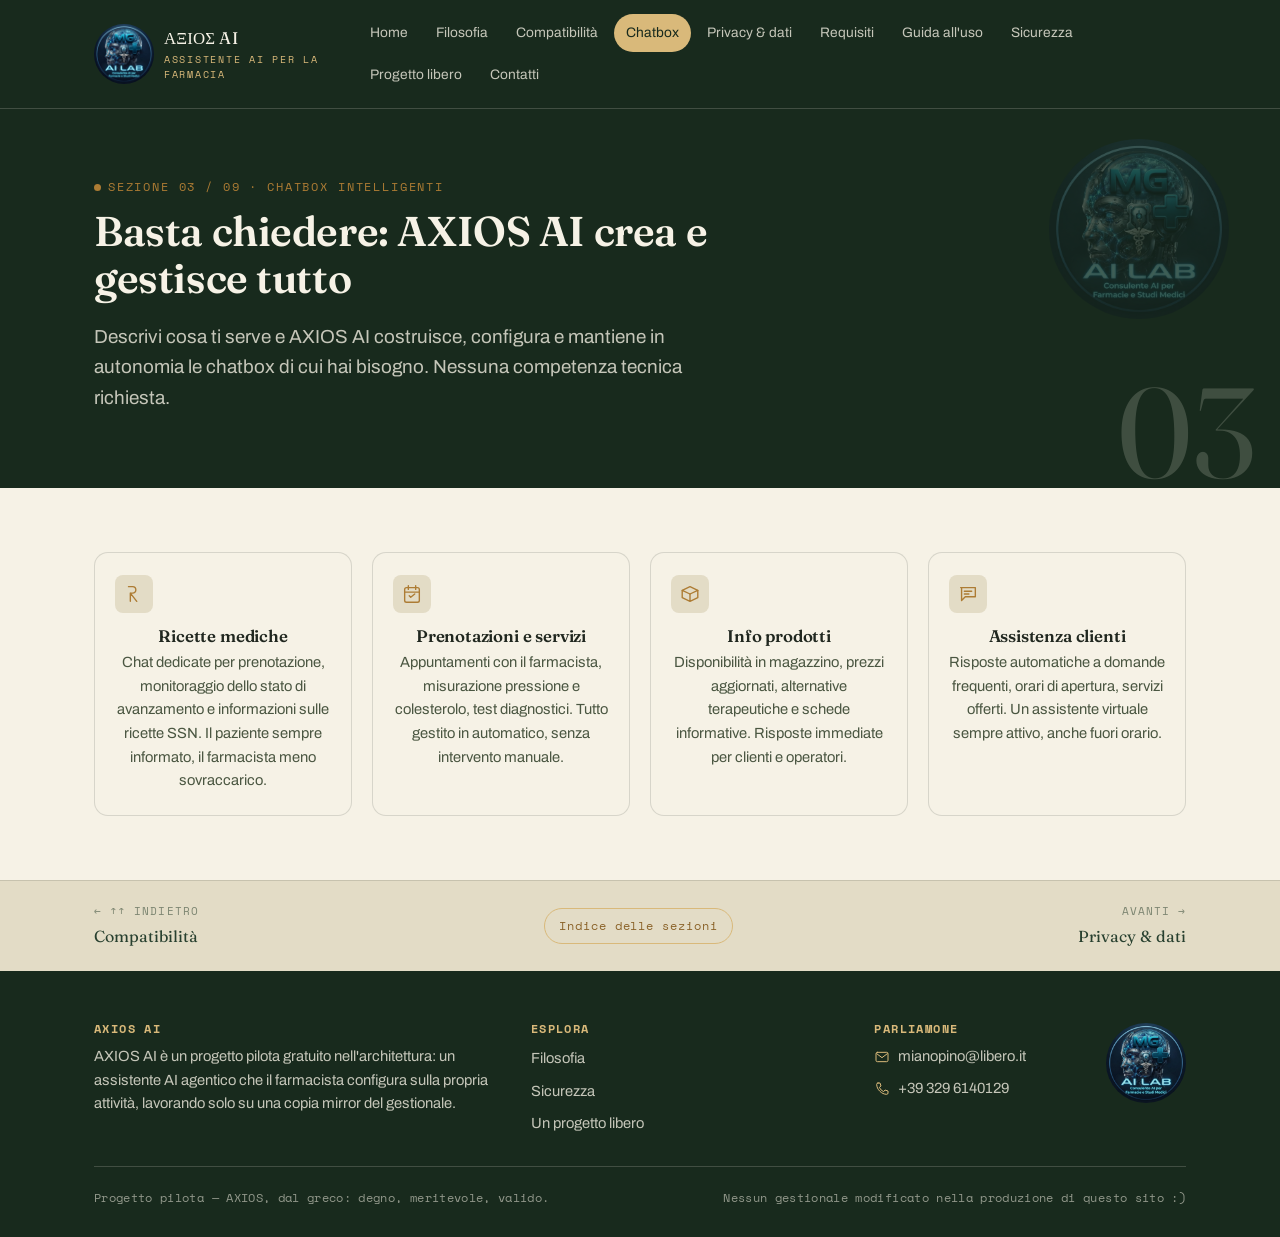
==== commit a6a1d39d: "add: logo stamp animato in hero tutte le pagine, fix filosofia text" ====
--- a/chatbox.html
+++ b/chatbox.html
@@ -43,6 +43,7 @@
   </header>
   <section class="page-hero">
     <div class="container">
+      <img class="hero__brand-stamp" src="assets/img/logo.jpg" alt="" aria-hidden="true">
       <span class="page-hero__index">03</span>
       <p class="eyebrow on-dark">Sezione 03 / 09 · Chatbox intelligenti</p>
       <h1>Basta chiedere: AXIOS AI crea e gestisce tutto</h1>
--- a/assets/css/style.css
+++ b/assets/css/style.css
@@ -280,6 +280,23 @@
   color: var(--color-accent-soft);
 }
 
+.hero__brand-stamp {
+  position: absolute;
+  width: 180px;
+  height: 180px;
+  border-radius: 50%;
+  object-fit: cover;
+  opacity: 0.25;
+  pointer-events: none;
+  top: 8%;
+  right: 4%;
+  animation: stamp-pulse 3s ease-in-out infinite;
+}
+@keyframes stamp-pulse {
+  0%, 100% { opacity: 0.25; transform: scale(1); }
+  50%      { opacity: 1; transform: scale(1.1); }
+}
+
 .hero__cta { display: flex; gap: 14px; flex-wrap: wrap; margin-top: 1.6em; }
 
 
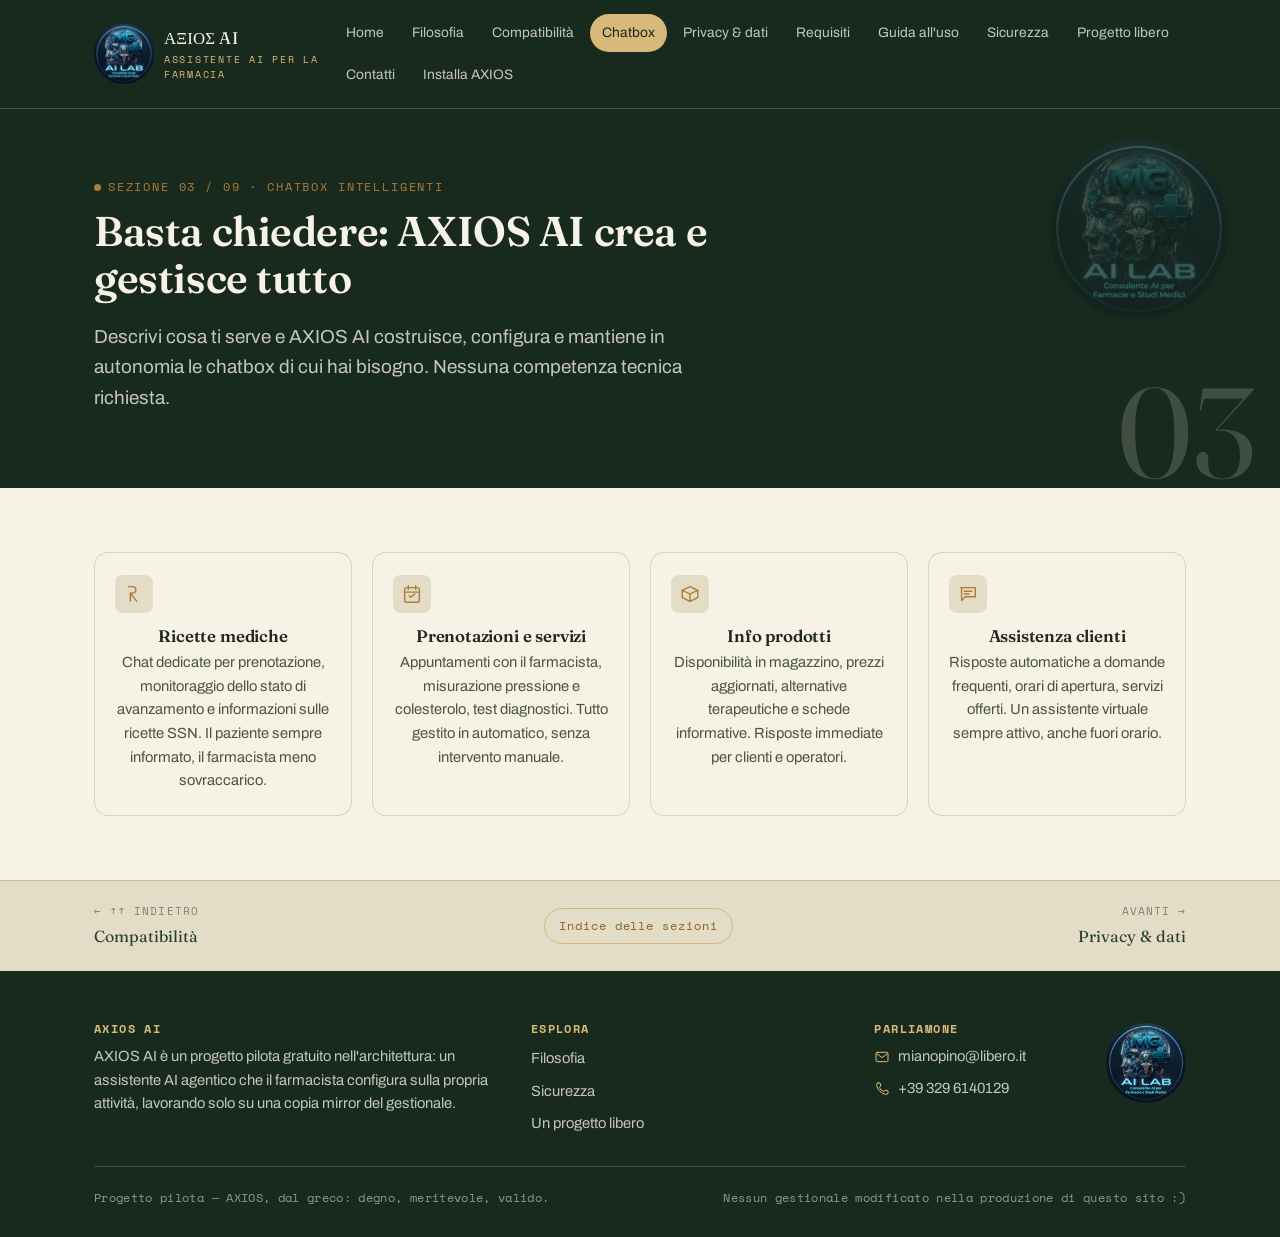
==== commit ffdc1955: "Abilita voce 'Installa AXIOS' nel menu di tutte le pagine (link a installa-axios.html)" ====
--- a/chatbox.html
+++ b/chatbox.html
@@ -37,6 +37,7 @@
           <li><a href="sicurezza.html">Sicurezza</a></li>
           <li><a href="progetto-libero.html">Progetto libero</a></li>
           <li><a href="contatti.html">Contatti</a></li>
+          <li><a href="installa-axios.html">Installa AXIOS</a></li>
         </ul>
       </nav>
     </div>
--- a/assets/css/style.css
+++ b/assets/css/style.css
@@ -292,6 +292,12 @@
   right: 4%;
   animation: stamp-pulse 3s ease-in-out infinite;
 }
+@media (max-width: 600px) {
+  .hero__brand-stamp { width: 90px; height: 90px; top: 4%; right: 4%; }
+}
+@media (max-width: 400px) {
+  .hero__brand-stamp { width: 70px; height: 70px; }
+}
 @keyframes stamp-pulse {
   0%, 100% { opacity: 0.25; transform: scale(1); }
   50%      { opacity: 1; transform: scale(1.1); }
